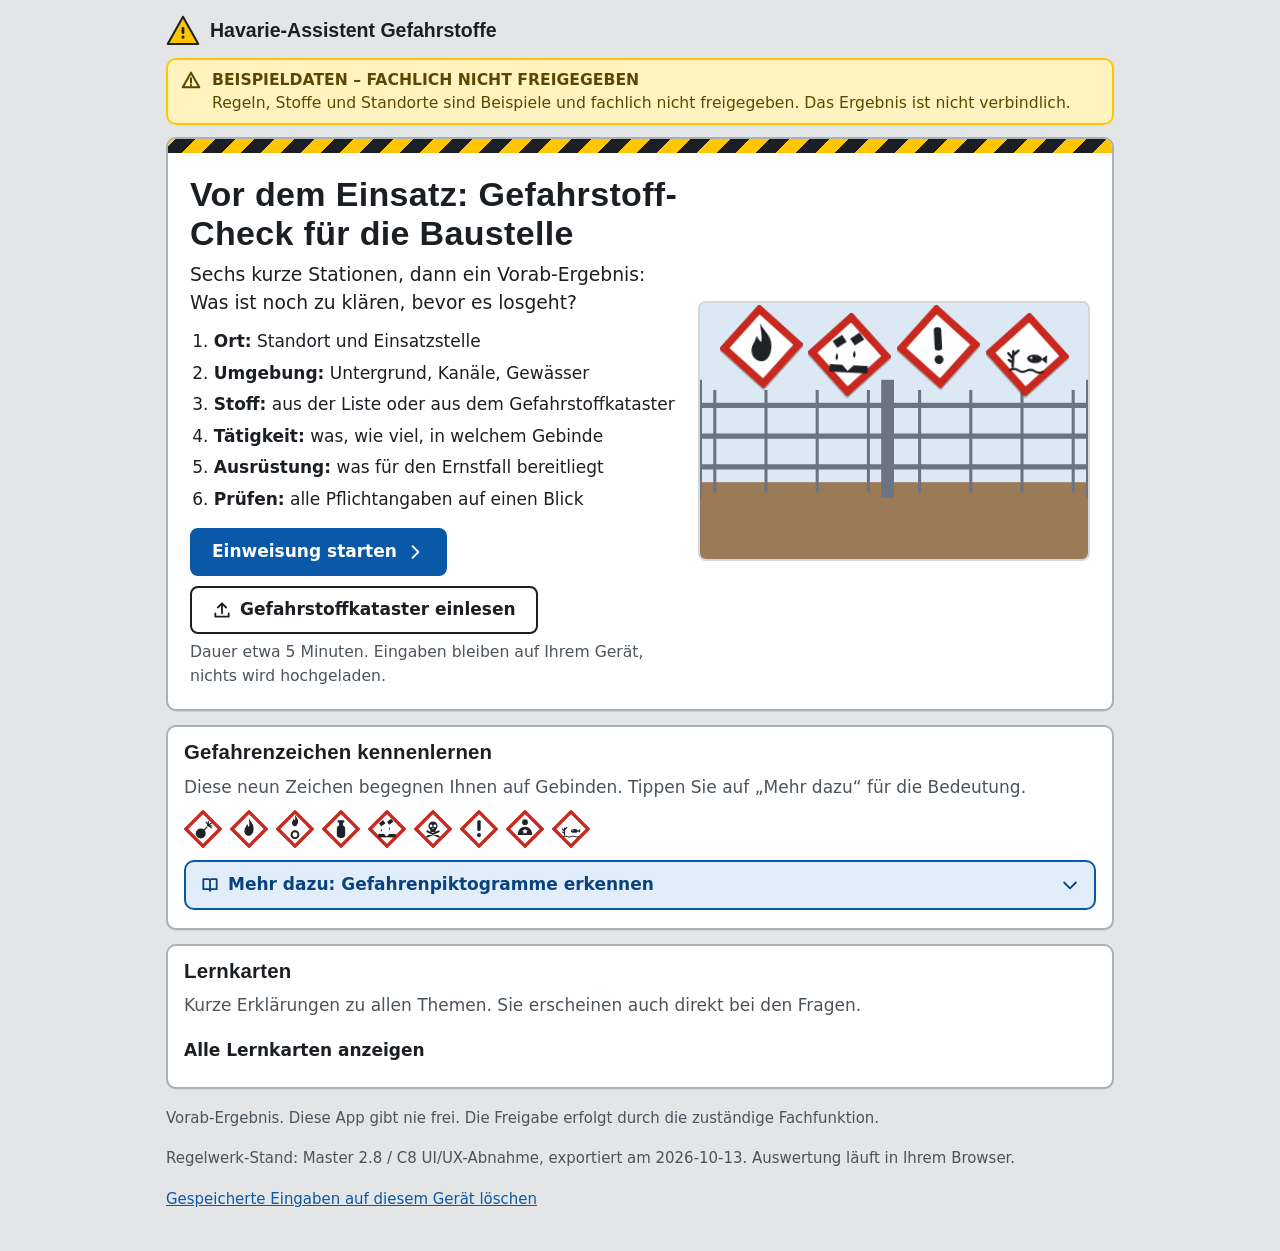
==== assistent-v2/index.html @ e8533550 "Stage verified Havarie Pages v2 static demo" ====
<!doctype html>
<html lang="de">
<head>
<meta charset="utf-8">
<meta name="viewport" content="width=device-width, initial-scale=1">
<title>Havarie-Assistent Gefahrstoffe</title>
<meta name="description" content="Gefahrstoff-Check vor dem Einsatz auf der Baustelle: Fragen beantworten, Vorab-Ergebnis erhalten. Beispieldaten, keine Freigabe.">
<meta name="robots" content="noindex">
<meta name="color-scheme" content="light dark">
<meta http-equiv="Content-Security-Policy" content="default-src 'none'; script-src 'self' file:; style-src 'self' file: 'unsafe-inline'; img-src 'self' file: data:; connect-src 'self' file:; base-uri 'none'; form-action 'none'">
<link rel="icon" href="data:image/svg+xml,%3Csvg xmlns='http://www.w3.org/2000/svg' viewBox='0 0 100 100'%3E%3Cpath d='M50 8L95 88H5Z' fill='%23FFC500' stroke='%231B1F23' stroke-width='6' stroke-linejoin='round'/%3E%3Crect x='46' y='38' width='8' height='21' rx='3' fill='%231B1F23'/%3E%3Ccircle cx='50' cy='68' r='4.6' fill='%231B1F23'/%3E%3C/svg%3E">
<link rel="stylesheet" href="assets/css/app.css">
</head>
<body>
<div id="app" class="app">
  <div id="chrome"></div>
  <main id="stage"><noscript><div class="noscript"><h2>JavaScript ist aus</h2><p>Der Havarie-Assistent läuft im Browser und braucht JavaScript. Bitte aktivieren Sie es und laden Sie die Seite neu.</p></div></noscript></main>
  <div id="live" class="vh" aria-live="polite"></div>
</div>
<script src="data/regelwerk.js"></script>
<script src="assets/js/icons.js"></script>
<script src="assets/js/engine.js"></script>
<script src="assets/js/content.js"></script>
<script src="assets/js/zip.js"></script>
<script src="assets/js/kataster.js"></script>
<script src="assets/js/ui.js"></script>
<script src="assets/js/app.js"></script>
<script src="assets/js/views-main.js"></script>
<script src="assets/js/views-stoff.js"></script>
<script src="assets/js/views-result.js"></script>
<script src="assets/js/boot.js"></script>
</body>
</html>
---- assistent-v2/assets/css/app.css ----
/* Havarie-Assistent Gefahrstoffe: Oberfläche als Baustellen-Einweisung.
   Farben folgen den Sicherheitsfarben (Warnung gelb, Verbot rot, Gebot blau, Rettung grün). Keine externen Dateien. */
:root {
  --concrete: #E3E5E7; --paper: #FFFFFF; --ink: #1B1F23; --ink-2: #4B535B; --line: #A9B0B7; --line-soft: #D3D7DB;
  --warn: #FFC500; --warn-bg: #FFF3BF; --warn-ink: #5C4700;
  --stop: #C8281E; --stop-bg: #FBE4E2; --stop-ink: #8E1B13;
  --info: #0A58A8; --info-bg: #E1EDF9; --info-ink: #08437F;
  --ok: #1B7F46; --ok-bg: #DDF1E4; --ok-ink: #14592F;
  --focus: #0A58A8; --shadow: 0 1px 0 rgba(27, 31, 35, .08);
  --font-head: Bahnschrift, "DIN Alternate", "Arial Narrow", "Roboto Condensed", "Helvetica Neue", Arial, sans-serif;
  --font-body: "Segoe UI", system-ui, -apple-system, "Helvetica Neue", Arial, sans-serif;
  --radius: 10px;
  color-scheme: light;
}
@media (prefers-color-scheme: dark) {
  :root:not([data-theme="light"]) {
    --concrete: #14171A; --paper: #1E2227; --ink: #ECEFF1; --ink-2: #AEB6BD; --line: #5A636B; --line-soft: #343B42;
    --warn-bg: #3A3000; --warn-ink: #FFD966; --stop: #E0463B; --stop-bg: #3C1512; --stop-ink: #FF9A91;
    --info: #3F8FE0; --info-bg: #10263F; --info-ink: #8EC2F7; --ok: #3DAA6B; --ok-bg: #11301F; --ok-ink: #7FD6A1;
    --focus: #7DB8F5; --shadow: none; color-scheme: dark;
  }
}
:root[data-theme="dark"] {
  --concrete: #14171A; --paper: #1E2227; --ink: #ECEFF1; --ink-2: #AEB6BD; --line: #5A636B; --line-soft: #343B42;
  --warn-bg: #3A3000; --warn-ink: #FFD966; --stop: #E0463B; --stop-bg: #3C1512; --stop-ink: #FF9A91;
  --info: #3F8FE0; --info-bg: #10263F; --info-ink: #8EC2F7; --ok: #3DAA6B; --ok-bg: #11301F; --ok-ink: #7FD6A1;
  --focus: #7DB8F5; --shadow: none; color-scheme: dark;
}

* { box-sizing: border-box; }
html { font-size: 17px; -webkit-text-size-adjust: 100%; }
body { margin: 0; background: var(--concrete); color: var(--ink); font: 1rem/1.5 var(--font-body); }
h1, h2, h3, h4 { font-family: var(--font-head); line-height: 1.15; margin: 0; letter-spacing: .01em; }
h1 { font-size: 2rem; } h2 { font-size: 1.6rem; } h3 { font-size: 1.2rem; } h4 { font-size: 1.05rem; }
p { margin: 0 0 .6rem; } ul, ol { margin: 0; padding-left: 1.2rem; }
button, input, select, textarea { font: inherit; color: inherit; }
a { color: var(--info); }
svg { display: block; }
.vh { position: absolute !important; width: 1px; height: 1px; margin: -1px; padding: 0; overflow: hidden; clip: rect(0 0 0 0); white-space: nowrap; border: 0; }
.muted { color: var(--ink-2); }
.small { font-size: .88rem; }
:focus-visible { outline: 3px solid var(--focus); outline-offset: 2px; }
[data-heading]:focus, [data-heading]:focus-visible { outline: none; }

.app { max-width: 980px; margin: 0 auto; padding: 0 16px 40px; }
.embed .app { padding-bottom: 16px; }

/* ---------- Kopf ---------- */
.top { display: flex; align-items: center; gap: 12px; padding: 14px 0 10px; }
.brand { display: flex; align-items: center; gap: 10px; font-family: var(--font-head); font-weight: 700; font-size: 1.15rem; margin-right: auto; }
.brand svg { width: 34px; height: 34px; }
.embed .brand { font-size: 1rem; } .embed .top { padding-top: 8px; }
.chip { display: inline-flex; align-items: center; gap: 6px; padding: 3px 10px; border-radius: 999px; font-size: .85rem; font-weight: 600; border: 2px solid var(--line); background: var(--paper); }
.chip svg { width: 16px; height: 16px; }
.chip--warn { background: var(--warn-bg); border-color: var(--warn); color: var(--warn-ink); }
.chip--stop { background: var(--stop-bg); border-color: var(--stop); color: var(--stop-ink); }
.chip--info { background: var(--info-bg); border-color: var(--info); color: var(--info-ink); }
.chip--ok { background: var(--ok-bg); border-color: var(--ok); color: var(--ok-ink); }
.banner { background: var(--warn-bg); border: 2px solid var(--warn); color: var(--warn-ink); border-radius: var(--radius); padding: 8px 12px; font-size: .92rem; margin-bottom: 12px; display: flex; gap: 10px; align-items: flex-start; }
.banner svg { width: 22px; height: 22px; flex: none; margin-top: 1px; }
.banner--stop { background: var(--stop-bg); border-color: var(--stop); color: var(--stop-ink); }

/* ---------- Laufkarte (Fortschritt) ---------- */
.route { background: var(--paper); border: 2px solid var(--line); border-radius: var(--radius); padding: 12px 14px 14px; margin-bottom: 14px; box-shadow: var(--shadow); }
.route__now { display: flex; align-items: baseline; justify-content: space-between; gap: 8px; margin-bottom: 8px; font-family: var(--font-head); font-weight: 700; }
.route__now span:last-child { font-family: var(--font-body); font-weight: 600; font-size: .9rem; color: var(--ink-2); }
.stripes { height: 14px; border-radius: 3px; background: var(--line-soft); overflow: hidden; border: 2px solid var(--ink); }
.stripes > i { display: block; height: 100%; background: repeating-linear-gradient(-45deg, #FFC500 0 10px, #1B1F23 10px 20px); transition: width .25s ease; }
.route__list { list-style: none; padding: 0; margin: 10px 0 0; display: none; grid-template-columns: repeat(6, 1fr); gap: 4px; counter-reset: st; }
.route__list li { display: contents; }
.route__btn { background: none; border: 0; padding: 4px 2px; cursor: pointer; text-align: center; font-size: .82rem; line-height: 1.2; color: var(--ink-2); border-radius: 6px; }
.route__btn b { display: grid; place-items: center; width: 28px; height: 28px; margin: 0 auto 3px; border-radius: 50%; border: 2px solid var(--line); background: var(--paper); font-family: var(--font-head); color: var(--ink); }
.route__btn[aria-current="step"] { color: var(--ink); font-weight: 700; }
.route__btn[aria-current="step"] b { background: var(--info); border-color: var(--info); color: #fff; }
.route__btn.is-done b { background: var(--ok); border-color: var(--ok); color: #fff; }
.route__btn:disabled { cursor: default; opacity: .6; }
@media (min-width: 620px) { .route__list { display: grid; } }

/* ---------- Tafeln (Stationen) ---------- */
.tafel { background: var(--paper); border: 2px solid var(--line); border-radius: var(--radius); box-shadow: var(--shadow); overflow: hidden; margin-bottom: 14px; }
.tafel__head { display: flex; gap: 14px; align-items: center; padding: 16px; border-bottom: 2px solid var(--line-soft); }
.tafel__head > svg { width: 54px; height: 54px; flex: none; }
.tafel__head h2 { margin-bottom: 4px; }
.tafel__head p { margin: 0; color: var(--ink-2); }
.tafel__body { padding: 8px 16px 16px; }

.q { border: 0; margin: 0; padding: 14px 0 6px; min-width: 0; }
.q + .q { border-top: 1px solid var(--line-soft); }
.q legend { padding: 0; float: left; width: 100%; font-family: var(--font-head); font-weight: 700; font-size: 1.2rem; line-height: 1.2; margin-bottom: 4px; }
.q__help { clear: both; color: var(--ink-2); margin-bottom: 10px; font-size: .95rem; }
.q__state { float: right; margin-left: 8px; }
.q.is-missing .q__err { display: block; }
.q__err { display: none; color: var(--stop-ink); font-weight: 600; margin: 8px 0 0; }
.q.is-missing { border-left: 5px solid var(--stop); padding-left: 12px; }

.choices { display: grid; gap: 10px; grid-template-columns: repeat(auto-fit, minmax(170px, 1fr)); clear: both; }
.choices--text { grid-template-columns: repeat(auto-fit, minmax(150px, 1fr)); }
.choice { position: relative; display: block; cursor: pointer; }
.choice input { position: absolute; opacity: 0; inset: 0; width: 100%; height: 100%; margin: 0; cursor: pointer; }
.choice__body { display: flex; flex-direction: column; height: 100%; border: 2px solid var(--line); border-radius: var(--radius); background: var(--paper); overflow: hidden; transition: border-color .12s, box-shadow .12s; }
.choice__body > svg:first-child { width: 100%; height: auto; aspect-ratio: 16 / 10; object-fit: cover; border-bottom: 2px solid var(--line-soft); }
.choice__text { padding: 10px 12px 12px; min-height: 60px; }
.choice__title { font-weight: 700; display: block; }
.choice__sub { display: block; font-size: .86rem; color: var(--ink-2); margin-top: 2px; }
.choice__check { position: absolute; top: 8px; right: 8px; width: 28px; height: 28px; border-radius: 50%; background: var(--info); color: #fff; display: none; place-items: center; box-shadow: 0 0 0 2px #fff; }
.choice__check svg { width: 18px; height: 18px; }
.choice:hover .choice__body { border-color: var(--ink-2); }
.choice input:checked + .choice__body { border-color: var(--info); box-shadow: 0 0 0 3px var(--info); }
.choice input:checked ~ .choice__check { display: grid; }
.choice input:focus-visible + .choice__body { outline: 3px solid var(--focus); outline-offset: 3px; }
.choice--unclear input:checked + .choice__body { border-color: var(--warn-ink); box-shadow: 0 0 0 3px var(--warn); }
.choice--unclear input:checked ~ .choice__check { background: var(--warn); color: #1B1F23; }
.choice--row .choice__body { flex-direction: row; align-items: center; }
.choice--row .choice__body > svg:first-child { width: 64px; flex: none; border: 0; padding: 6px; aspect-ratio: auto; }

.chips { display: flex; flex-wrap: wrap; gap: 8px; }
.chipbtn { position: relative; }
.chipbtn input { position: absolute; opacity: 0; inset: 0; width: 100%; height: 100%; margin: 0; cursor: pointer; }
.chipbtn span { display: inline-flex; align-items: center; gap: 6px; min-height: 44px; padding: 8px 14px; border: 2px solid var(--line); border-radius: 999px; background: var(--paper); font-weight: 600; }
.chipbtn input:checked + span { background: var(--info); border-color: var(--info); color: #fff; }
.chipbtn input:focus-visible + span { outline: 3px solid var(--focus); outline-offset: 2px; }

.field { display: grid; gap: 4px; margin-bottom: 10px; }
.field label { font-weight: 700; }
.field input[type="text"], .field input[type="number"], .field input[type="date"], .field select, .field textarea, .search {
  width: 100%; min-height: 48px; padding: 8px 12px; border: 2px solid var(--line); border-radius: 8px; background: var(--paper);
}
.field input:focus, .field select:focus, .search:focus { border-color: var(--info); outline: 3px solid color-mix(in srgb, var(--focus) 35%, transparent); outline-offset: 0; }
.row2 { display: grid; gap: 12px; grid-template-columns: repeat(auto-fit, minmax(210px, 1fr)); }

button.chipbtn--btn { min-height: 44px; padding: 8px 14px; border: 2px solid var(--line); border-radius: 999px; background: var(--paper); font-weight: 600; cursor: pointer; }
button.chipbtn--btn[aria-pressed="true"] { background: var(--info); border-color: var(--info); color: #fff; }
.choice__body { color: var(--ink); }

/* ---------- Buttons ---------- */
.btn { display: inline-flex; align-items: center; justify-content: center; gap: 8px; min-height: 48px; padding: 8px 20px; border-radius: 8px; border: 2px solid var(--ink); background: var(--paper); font-weight: 700; cursor: pointer; text-decoration: none; color: var(--ink); }
.btn svg { width: 20px; height: 20px; }
.btn:hover { background: var(--line-soft); }
.btn--primary { background: var(--info); border-color: var(--info); color: #fff; }
.btn--primary:hover { background: #084A8F; }
.btn--quiet { border-color: var(--line); font-weight: 600; }
.btn--danger { border-color: var(--stop); color: var(--stop-ink); }
.btn--sm { min-height: 40px; padding: 4px 14px; font-size: .92rem; }
.btn[disabled] { opacity: .5; cursor: not-allowed; }
.actions { display: flex; flex-wrap: wrap; gap: 10px; justify-content: space-between; align-items: center; margin-top: 4px; }
.actions__right { display: flex; gap: 10px; flex-wrap: wrap; margin-left: auto; }
.hint { color: var(--ink-2); font-size: .92rem; margin: 6px 0 0; }
.sticky .actions-bar { position: sticky; bottom: 0; background: var(--concrete); padding: 10px 0; border-top: 2px solid var(--line); margin-top: 10px; z-index: 5; }

/* ---------- Lernkarten (Mehr dazu) ---------- */
.learn { margin: 8px 0 4px; border: 2px solid var(--info); border-radius: var(--radius); background: var(--info-bg); clear: both; }
.learn > summary { cursor: pointer; padding: 10px 14px; font-weight: 700; color: var(--info-ink); list-style: none; display: flex; gap: 8px; align-items: center; min-height: 44px; }
.learn > summary::-webkit-details-marker { display: none; }
.learn > summary svg { width: 20px; height: 20px; flex: none; }
.learn > summary .chev { margin-left: auto; transition: transform .15s; }
.learn[open] > summary .chev { transform: rotate(180deg); }
.learn__body { padding: 4px 14px 14px; display: grid; gap: 10px; }
.learn__fig { display: flex; gap: 10px; align-items: center; flex-wrap: wrap; }
.learn__fig svg { width: 84px; height: 84px; }
.learn__fig svg.wide { width: min(100%, 300px); height: auto; border-radius: 8px; border: 2px solid var(--line-soft); }
.learn__fig svg.sm { width: 56px; height: 56px; }
.learn__lead { font-weight: 600; margin: 0; }
.learn ul { display: grid; gap: 4px; }
.learn__remember { border-left: 5px solid var(--warn); background: var(--paper); padding: 8px 12px; border-radius: 0 8px 8px 0; font-weight: 600; margin: 0; }
.learn__links { font-size: .92rem; margin: 0; padding-left: 1.1rem; }
.glist { list-style: none; padding: 0; display: grid; gap: 8px !important; }
.glist li { display: flex; gap: 10px; align-items: center; background: var(--paper); border-radius: 8px; padding: 6px 10px; }
.glist svg { width: 48px; height: 48px; flex: none; }
.glist b { display: block; }

/* ---------- Start ---------- */
.hero { background: var(--paper); border: 2px solid var(--line); border-radius: var(--radius); overflow: hidden; margin-bottom: 14px; box-shadow: var(--shadow); }
.hero__stripe { height: 14px; background: repeating-linear-gradient(-45deg, #FFC500 0 14px, #1B1F23 14px 28px); }
.hero__grid { display: grid; gap: 18px; padding: 18px 16px 18px; }
.hero__fence { position: relative; border-radius: 8px; overflow: hidden; min-height: 150px; border: 2px solid var(--line-soft); }
.hero__fence > svg { width: 100%; height: 100%; position: absolute; inset: 0; object-fit: cover; }
.hero__signs { position: relative; display: flex; gap: 6px; justify-content: center; align-items: flex-end; height: 100%; padding: 10px 6px 14px; flex-wrap: wrap; }
.hero__signs svg { width: 22%; min-width: 64px; max-width: 100px; filter: drop-shadow(0 2px 0 rgba(0, 0, 0, .25)); }
.hero__signs svg:nth-child(odd) { transform: translateY(-8px) rotate(-3deg); } .hero__signs svg:nth-child(even) { transform: rotate(3deg); }
.hero h1 { margin-bottom: 8px; }
.hero__lead { font-size: 1.1rem; max-width: 52ch; }
.steps { display: grid; gap: 6px; margin: 12px 0 16px; padding-left: 1.4rem; max-width: 52ch; }
.hero__cta { display: flex; gap: 10px; flex-wrap: wrap; }
@media (min-width: 760px) { .hero__grid { grid-template-columns: 1.25fr 1fr; align-items: center; padding: 22px 22px; } .hero__fence { min-height: 260px; } }

/* ---------- Stoffe ---------- */
.subst { display: grid; gap: 10px; }
.sub-card { position: relative; }
.sub-card input { position: absolute; opacity: 0; inset: 0; width: 100%; height: 100%; margin: 0; cursor: pointer; }
.sub-card__body { display: grid; grid-template-columns: 84px minmax(0, 1fr); gap: 6px 12px; padding: 10px 12px; border: 2px solid var(--line); border-radius: var(--radius); background: var(--paper); align-items: start; }
.sub-card input:checked + .sub-card__body { border-color: var(--info); box-shadow: 0 0 0 3px var(--info); }
.sub-card input:focus-visible + .sub-card__body { outline: 3px solid var(--focus); outline-offset: 3px; }
.signs { display: flex; gap: 4px; flex-wrap: wrap; align-content: flex-start; width: 84px; min-height: 42px; }
.q, .choice, .chipbtn, .equip, .sub-item, .imp-row { scroll-margin-bottom: 110px; scroll-margin-top: 12px; }
.signs svg { width: 38px; height: 38px; }
.signs .nosign { font-size: .78rem; color: var(--ink-2); line-height: 1.2; align-self: center; }
.sub-card__title { font-weight: 700; display: block; }
.badges { display: flex; flex-wrap: wrap; gap: 6px; margin-top: 4px; }
.sub-card__meta { font-size: .88rem; color: var(--ink-2); }
.sub-card__remove { position: relative; z-index: 2; }
.group-title { margin: 14px 0 6px; }
.panel { border: 2px dashed var(--line); border-radius: var(--radius); padding: 14px; margin: 12px 0; background: var(--paper); }
.panel--solid { border-style: solid; border-color: var(--info); }
.dropzone { border: 2px dashed var(--info); border-radius: var(--radius); background: var(--info-bg); padding: 18px; text-align: center; }
.dropzone.is-over { background: var(--paper); border-style: solid; }
.maptable { width: 100%; border-collapse: collapse; font-size: .92rem; }
.maptable th, .maptable td { text-align: left; padding: 6px 8px; border-bottom: 1px solid var(--line-soft); vertical-align: top; }
.maptable select { min-height: 40px; max-width: 100%; border: 2px solid var(--line); border-radius: 8px; background: var(--paper); padding: 4px 8px; }
.tablewrap { overflow-x: auto; max-width: 100%; }
.imp-list { display: grid; gap: 6px; max-height: 420px; overflow: auto; padding: 2px; }
.imp-row { display: grid; grid-template-columns: auto minmax(0, 1fr); overflow-wrap: anywhere; gap: 10px; align-items: center; padding: 8px 10px; border: 2px solid var(--line-soft); border-radius: 8px; background: var(--paper); }
.imp-row input[type="checkbox"] { width: 24px; height: 24px; accent-color: var(--info); }
.imp-row .signs { width: auto; min-height: 0; } .imp-row .signs svg { width: 28px; height: 28px; }

/* ---------- Ausrüstung ---------- */
.equip { border: 2px solid var(--line); border-radius: var(--radius); padding: 12px; margin-bottom: 10px; background: var(--paper); }
.equip__head { display: flex; gap: 12px; align-items: flex-start; margin-bottom: 8px; }
.equip__head > svg { width: 44px; height: 44px; flex: none; color: var(--ink); }
.equip__head b { font-size: 1.05rem; display: block; }
.equip.is-missing { border-color: var(--stop); }
.sub-q { margin-top: 10px; padding-top: 10px; border-top: 1px dashed var(--line-soft); }
.stepper { display: inline-flex; align-items: center; gap: 6px; }
.stepper button { width: 44px; height: 44px; border-radius: 8px; border: 2px solid var(--ink); background: var(--paper); font-size: 1.3rem; font-weight: 700; cursor: pointer; }
.stepper output { min-width: 2ch; text-align: center; font-weight: 700; font-size: 1.1rem; }

/* ---------- Prüfen & Ergebnis ---------- */
.checklist { list-style: none; padding: 0; display: grid; gap: 8px; }
.checklist li { display: flex; gap: 12px; align-items: center; padding: 10px 12px; border: 2px solid var(--line-soft); border-radius: 8px; background: var(--paper); }
.checklist li.ok { border-color: var(--ok); } .checklist li.open { border-color: var(--warn); background: var(--warn-bg); }
.tick { width: 28px; height: 28px; border-radius: 50%; display: grid; place-items: center; flex: none; background: var(--warn); color: #1B1F23; font-weight: 800; }
.ok .tick { background: var(--ok); color: #fff; } .tick svg { width: 18px; height: 18px; }
.checklist .btn { margin-left: auto; }
.summary { display: grid; gap: 6px 16px; grid-template-columns: max-content minmax(0, 1fr); margin: 0; }
.summary dt { color: var(--ink-2); } .summary dd { margin: 0; font-weight: 600; overflow-wrap: anywhere; }
@media (max-width: 520px) { .summary { grid-template-columns: 1fr; } .summary dd { margin-bottom: 6px; } }

.verdict { display: grid; grid-template-columns: auto minmax(0, 1fr); gap: 16px; align-items: center; padding: 16px; border-radius: var(--radius); border: 3px solid var(--ink); background: var(--paper); margin-bottom: 14px; }
.verdict > svg { width: 84px; height: 84px; }
.verdict h2 { font-size: 1.75rem; margin-bottom: 6px; }
.verdict p { margin: 0; }
.verdict--stop { border-color: var(--stop); background: var(--stop-bg); } .verdict--warn { border-color: var(--warn); background: var(--warn-bg); } .verdict--info { border-color: var(--info); background: var(--info-bg); }
.verdict__note { grid-column: 1 / -1; font-size: .92rem; border-top: 2px solid var(--line-soft); padding-top: 8px; margin-top: 2px; font-weight: 600; }
@media (max-width: 480px) { .verdict { grid-template-columns: 1fr; } .verdict > svg { width: 64px; height: 64px; } }

.card { background: var(--paper); border: 2px solid var(--line); border-radius: var(--radius); padding: 14px 16px; margin-bottom: 14px; box-shadow: var(--shadow); }
.card > h3 { margin-bottom: 10px; }
.todo { list-style: none; padding: 0; display: grid; grid-template-columns: minmax(0, 1fr); gap: 8px; }
.todo li { display: grid; grid-template-columns: auto minmax(0, 1fr) auto; overflow-wrap: anywhere; gap: 10px; align-items: center; padding: 10px 12px; border-radius: 8px; border: 2px solid var(--line-soft); background: var(--paper); }
.todo li.is-block { border-color: var(--stop); background: var(--stop-bg); }
.todo li.is-warn { border-color: var(--warn); background: var(--warn-bg); }
.todo .sign { width: 34px; height: 34px; }
.todo b { display: block; }
.ordered { padding-left: 1.4rem; display: grid; gap: 6px; }
.measure { border: 2px solid var(--line-soft); border-radius: 8px; padding: 10px 12px; margin-bottom: 8px; background: var(--paper); }
.measure h4 { margin-bottom: 4px; }
.measure dl { display: grid; grid-template-columns: max-content minmax(0, 1fr); overflow-wrap: anywhere; gap: 2px 12px; margin: 6px 0 0; font-size: .92rem; }
.measure dt { color: var(--ink-2); } .measure dd { margin: 0; }
.measure--no { border-style: dashed; }
.reasons { margin: 6px 0 0; font-size: .92rem; color: var(--ink-2); }
details.more > summary { cursor: pointer; font-weight: 700; min-height: 44px; display: flex; align-items: center; }
.footer { margin-top: 18px; font-size: .88rem; color: var(--ink-2); display: grid; gap: 8px; }
.footer__links { display: flex; gap: 14px; flex-wrap: wrap; }
.footer button { background: none; border: 0; padding: 0; text-decoration: underline; cursor: pointer; color: var(--info); font-size: inherit; }
.toast { position: fixed; left: 50%; bottom: 20px; transform: translateX(-50%); background: var(--ink); color: var(--paper); padding: 10px 16px; border-radius: 8px; font-weight: 600; z-index: 50; max-width: 90vw; }
.embed .toast { position: absolute; top: 12px; bottom: auto; }
.noscript { padding: 24px; max-width: 640px; margin: 40px auto; background: var(--paper); border: 3px solid var(--stop); border-radius: var(--radius); }

@media (prefers-reduced-motion: reduce) { * { transition: none !important; animation: none !important; } }
@media (forced-colors: active) { .choice input:checked + .choice__body, .sub-card input:checked + .sub-card__body { outline: 4px solid Highlight; } }

/* ---------- Druck ---------- */
@media print {
  :root, :root[data-theme="dark"] { --concrete: #fff; --paper: #fff; --ink: #000; --ink-2: #333; --line: #888; --line-soft: #bbb; }
  body { background: #fff; font-size: 11pt; }
  .route, .actions, .actions-bar, .footer button, .btn, .toast, .no-print, .learn > summary .chev { display: none !important; }
  .app { max-width: none; padding: 0; }
  .card, .verdict, .measure { break-inside: avoid; box-shadow: none; }
  .learn { display: none; }
  a { color: inherit; text-decoration: none; }
}
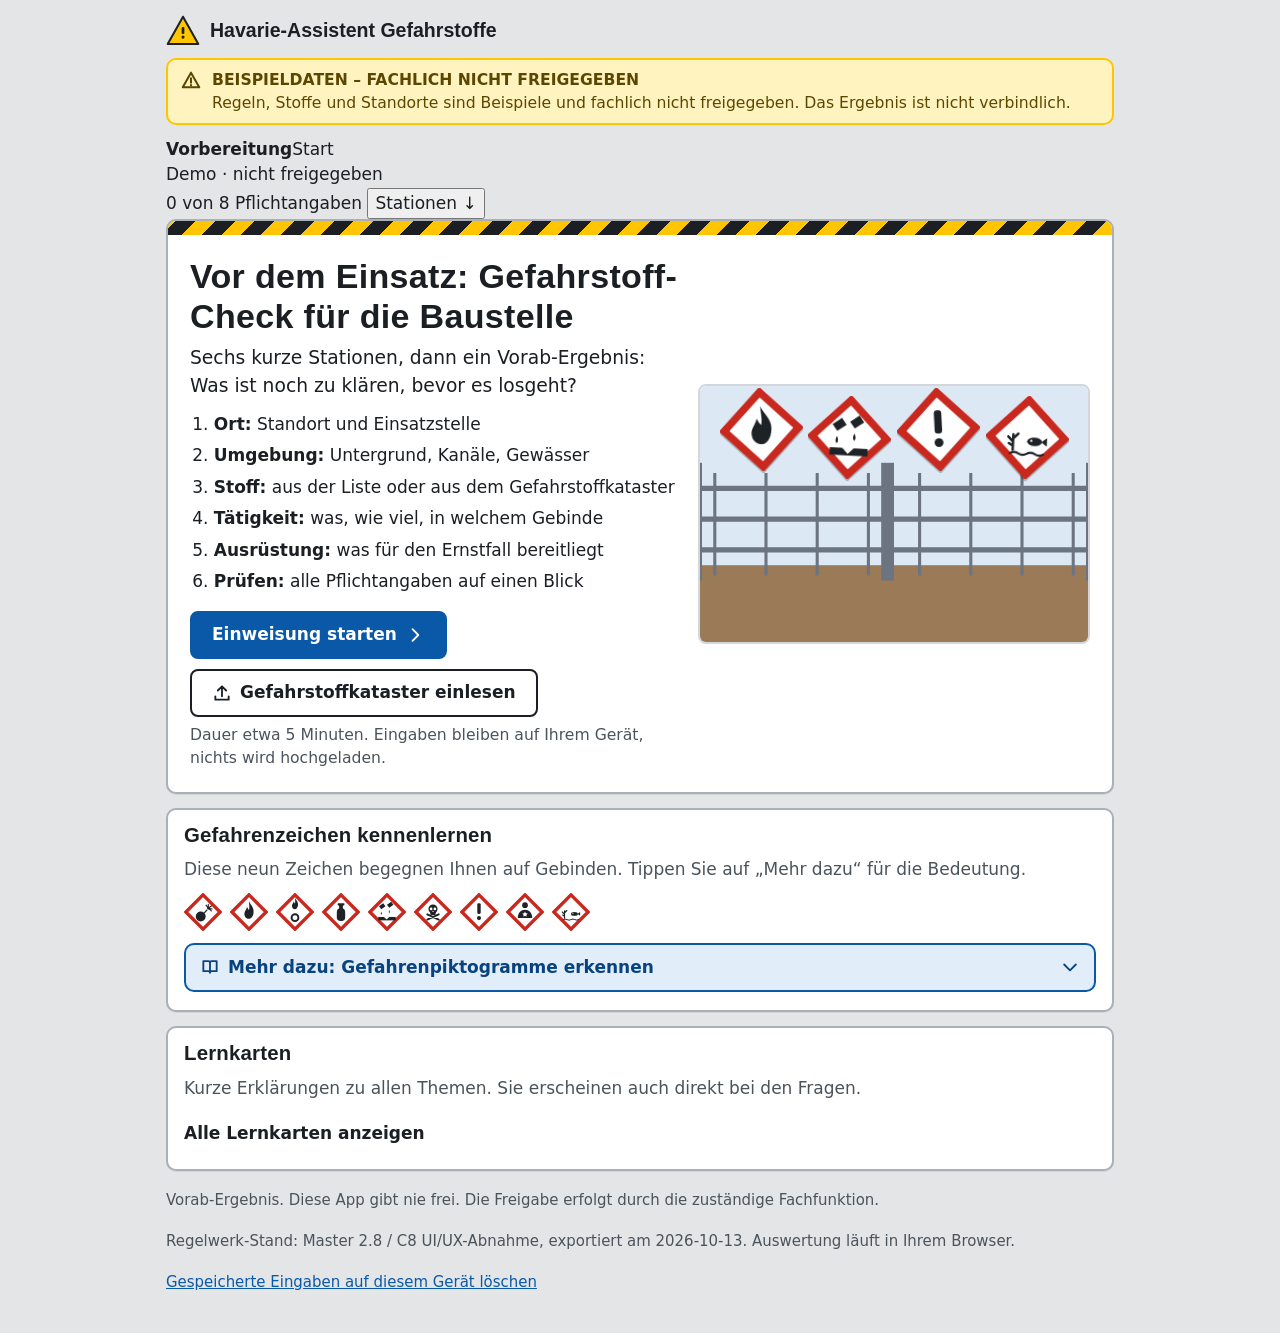
==== commit 708df500: "Mount persistent status dock between header and content" ====
--- a/assistent-v2/index.html
+++ b/assistent-v2/index.html
@@ -14,6 +14,7 @@
 <body>
 <div id="app" class="app">
   <div id="chrome"></div>
+  <div id="status-dock" class="status-dock" role="region" aria-label="Ständiger Status und Stationsnavigation"></div>
   <main id="stage"><noscript><div class="noscript"><h2>JavaScript ist aus</h2><p>Der Havarie-Assistent läuft im Browser und braucht JavaScript. Bitte aktivieren Sie es und laden Sie die Seite neu.</p></div></noscript></main>
   <div id="live" class="vh" aria-live="polite"></div>
 </div>
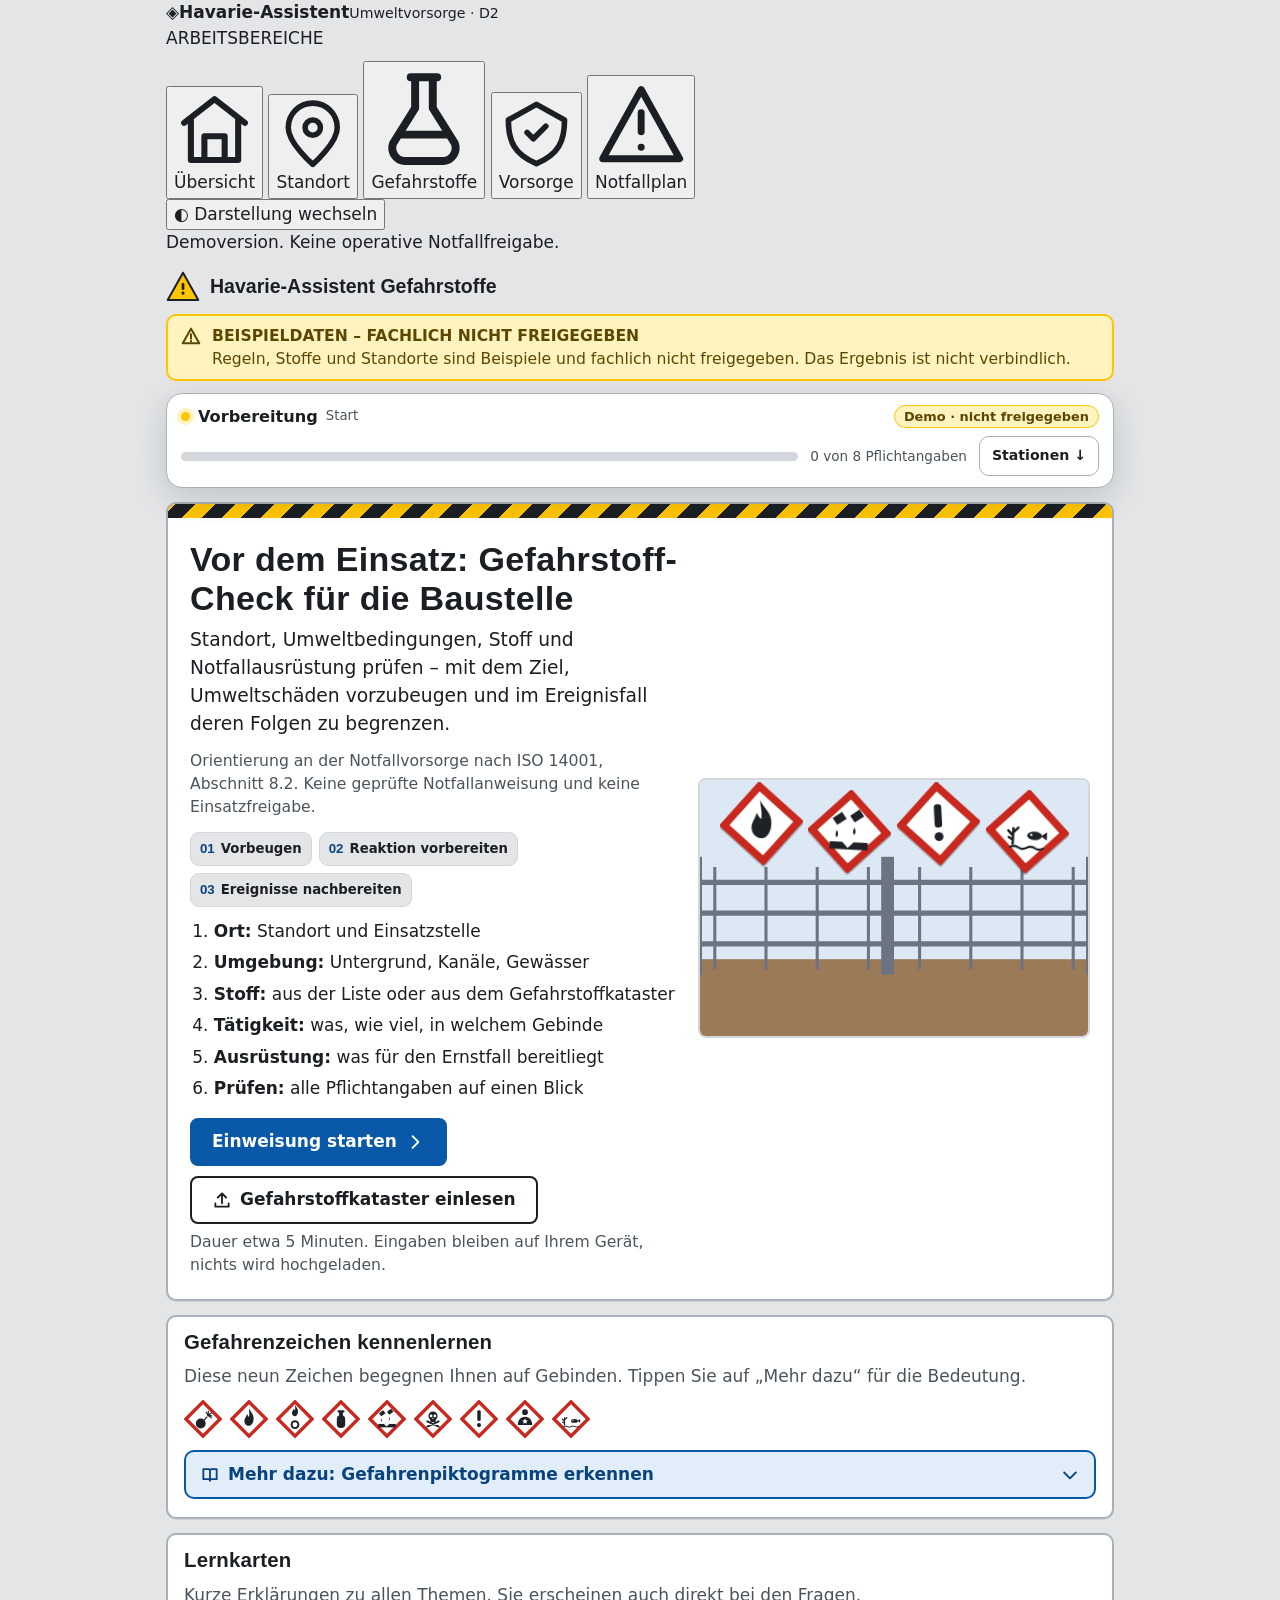
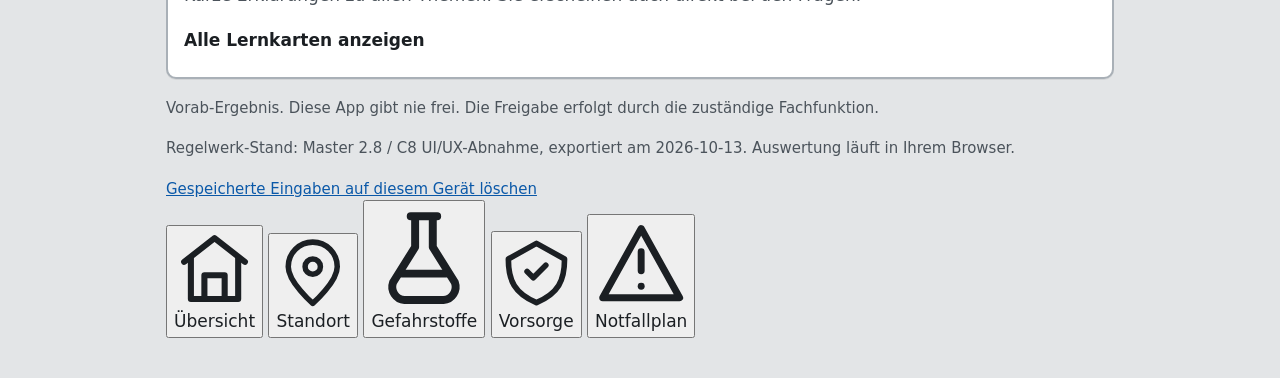
==== commit 6531e30f: "Add five-area industrial navigation and modular UI assets" ====
--- a/assistent-v2/index.html
+++ b/assistent-v2/index.html
@@ -10,13 +10,38 @@
 <meta http-equiv="Content-Security-Policy" content="default-src 'none'; script-src 'self' file:; style-src 'self' file: 'unsafe-inline'; img-src 'self' file: data:; connect-src 'self' file:; base-uri 'none'; form-action 'none'">
 <link rel="icon" href="data:image/svg+xml,%3Csvg xmlns='http://www.w3.org/2000/svg' viewBox='0 0 100 100'%3E%3Cpath d='M50 8L95 88H5Z' fill='%23FFC500' stroke='%231B1F23' stroke-width='6' stroke-linejoin='round'/%3E%3Crect x='46' y='38' width='8' height='21' rx='3' fill='%231B1F23'/%3E%3Ccircle cx='50' cy='68' r='4.6' fill='%231B1F23'/%3E%3C/svg%3E">
 <link rel="stylesheet" href="assets/css/app.css">
+<link rel="stylesheet" href="assets/css/industrial.css">
 </head>
 <body>
 <div id="app" class="app">
-  <div id="chrome"></div>
-  <div id="status-dock" class="status-dock" role="region" aria-label="Ständiger Status und Stationsnavigation"></div>
-  <main id="stage"><noscript><div class="noscript"><h2>JavaScript ist aus</h2><p>Der Havarie-Assistent läuft im Browser und braucht JavaScript. Bitte aktivieren Sie es und laden Sie die Seite neu.</p></div></noscript></main>
+  <aside class="industrial-sidebar" aria-label="Hauptnavigation">
+    <div class="industrial-logo"><span class="industrial-logo__mark">◈</span><span><strong>Havarie-Assistent</strong><small>Umweltvorsorge · D2</small></span></div>
+    <p class="industrial-nav-caption">ARBEITSBEREICHE</p>
+    <nav class="industrial-side-nav" aria-label="Hauptbereiche">
+      <button type="button" class="industrial-nav-item" data-act="go" data-to="start" aria-label="Übersicht"><svg aria-hidden="true" viewBox="0 0 24 24" fill="none" stroke="currentColor" stroke-linecap="round" stroke-linejoin="round" stroke-width="1.8"><path d="m3 10 9-7 9 7"/><path d="M5 9v12h14V9"/><path d="M9 21v-7h6v7"/></svg><span>Übersicht</span></button>
+<button type="button" class="industrial-nav-item" data-act="go" data-to="ort" aria-label="Standort"><svg aria-hidden="true" viewBox="0 0 24 24" fill="none" stroke="currentColor" stroke-linecap="round" stroke-linejoin="round" stroke-width="1.8"><path d="M20 10c0 5-8 12-8 12S4 15 4 10a8 8 0 1 1 16 0Z"/><circle cx="12" cy="10" r="2.5"/></svg><span>Standort</span></button>
+<button type="button" class="industrial-nav-item" data-act="go" data-to="stoff" aria-label="Gefahrstoffe"><svg aria-hidden="true" viewBox="0 0 24 24" fill="none" stroke="currentColor" stroke-linecap="round" stroke-linejoin="round" stroke-width="1.8"><path d="M9 3h6M10 3v7l-5 8a3 3 0 0 0 2.6 4h8.8a3 3 0 0 0 2.6-4l-5-8V3"/><path d="M7 16h10"/></svg><span>Gefahrstoffe</span></button>
+<button type="button" class="industrial-nav-item" data-act="go" data-to="ausruestung" aria-label="Vorsorge"><svg aria-hidden="true" viewBox="0 0 24 24" fill="none" stroke="currentColor" stroke-linecap="round" stroke-linejoin="round" stroke-width="1.8"><path d="M12 22c7-3 9-7 9-14l-9-5-9 5c0 7 2 11 9 14Z"/><path d="m9 12 2 2 4-4"/></svg><span>Vorsorge</span></button>
+<button type="button" class="industrial-nav-item" data-act="go" data-to="notfall" aria-label="Notfallplan"><svg aria-hidden="true" viewBox="0 0 24 24" fill="none" stroke="currentColor" stroke-linecap="round" stroke-linejoin="round" stroke-width="1.8"><path d="m12 3 10 18H2L12 3Z"/><path d="M12 9v5"/><path d="M12 18h.01"/></svg><span>Notfallplan</span></button>
+    </nav>
+    <div class="industrial-side-bottom">
+      <button type="button" class="industrial-theme" data-act="theme-toggle" aria-label="Darstellung zwischen Hell und Dunkel wechseln">◐ <span>Darstellung wechseln</span></button>
+      <div class="industrial-side-note">Demoversion. Keine operative Notfallfreigabe.</div>
+    </div>
+  </aside>
+  <div class="industrial-workspace">
+    <div id="chrome"></div>
+    <div id="status-dock" class="status-dock" role="region" aria-label="Ständiger Status und Stationsnavigation"></div>
+    <main id="stage"><noscript><div class="noscript"><h2>JavaScript ist aus</h2><p>Der Havarie-Assistent läuft im Browser und braucht JavaScript. Bitte aktivieren Sie es und laden Sie die Seite neu.</p></div></noscript></main>
   <div id="live" class="vh" aria-live="polite"></div>
+  </div>
+  <nav class="industrial-bottom-nav" aria-label="Mobile Hauptnavigation">
+    <button type="button" class="industrial-bottom-item" data-act="go" data-to="start" aria-label="Übersicht"><svg aria-hidden="true" viewBox="0 0 24 24" fill="none" stroke="currentColor" stroke-linecap="round" stroke-linejoin="round" stroke-width="1.8"><path d="m3 10 9-7 9 7"/><path d="M5 9v12h14V9"/><path d="M9 21v-7h6v7"/></svg><span>Übersicht</span></button>
+<button type="button" class="industrial-bottom-item" data-act="go" data-to="ort" aria-label="Standort"><svg aria-hidden="true" viewBox="0 0 24 24" fill="none" stroke="currentColor" stroke-linecap="round" stroke-linejoin="round" stroke-width="1.8"><path d="M20 10c0 5-8 12-8 12S4 15 4 10a8 8 0 1 1 16 0Z"/><circle cx="12" cy="10" r="2.5"/></svg><span>Standort</span></button>
+<button type="button" class="industrial-bottom-item" data-act="go" data-to="stoff" aria-label="Gefahrstoffe"><svg aria-hidden="true" viewBox="0 0 24 24" fill="none" stroke="currentColor" stroke-linecap="round" stroke-linejoin="round" stroke-width="1.8"><path d="M9 3h6M10 3v7l-5 8a3 3 0 0 0 2.6 4h8.8a3 3 0 0 0 2.6-4l-5-8V3"/><path d="M7 16h10"/></svg><span>Gefahrstoffe</span></button>
+<button type="button" class="industrial-bottom-item" data-act="go" data-to="ausruestung" aria-label="Vorsorge"><svg aria-hidden="true" viewBox="0 0 24 24" fill="none" stroke="currentColor" stroke-linecap="round" stroke-linejoin="round" stroke-width="1.8"><path d="M12 22c7-3 9-7 9-14l-9-5-9 5c0 7 2 11 9 14Z"/><path d="m9 12 2 2 4-4"/></svg><span>Vorsorge</span></button>
+<button type="button" class="industrial-bottom-item" data-act="go" data-to="notfall" aria-label="Notfallplan"><svg aria-hidden="true" viewBox="0 0 24 24" fill="none" stroke="currentColor" stroke-linecap="round" stroke-linejoin="round" stroke-width="1.8"><path d="m12 3 10 18H2L12 3Z"/><path d="M12 9v5"/><path d="M12 18h.01"/></svg><span>Notfallplan</span></button>
+  </nav>
 </div>
 <script src="data/regelwerk.js"></script>
 <script src="assets/js/icons.js"></script>
@@ -29,6 +54,7 @@
 <script src="assets/js/views-main.js"></script>
 <script src="assets/js/views-stoff.js"></script>
 <script src="assets/js/views-result.js"></script>
+<script src="assets/js/industrial.js"></script>
 <script src="assets/js/boot.js"></script>
 </body>
 </html>
--- a/assistent-v2/assets/css/app.css
+++ b/assistent-v2/assets/css/app.css
@@ -44,6 +44,69 @@
 
 .app { max-width: 980px; margin: 0 auto; padding: 0 16px 40px; }
 .embed .app { padding-bottom: 16px; }
+
+/* ---------- Persistente Statusleiste ---------- */
+.status-dock {
+  position: sticky;
+  top: max(6px, env(safe-area-inset-top));
+  z-index: 40;
+  isolation: isolate;
+  margin: 6px 0 14px;
+  padding: 11px 14px;
+  border: 1px solid var(--line);
+  border-radius: 16px;
+  background: var(--paper);
+  box-shadow: 0 10px 32px rgba(11, 30, 45, .16);
+  transition: padding .16s ease, border-radius .16s ease, box-shadow .16s ease;
+}
+.status-dock.is-compact { padding: 6px 11px; border-radius: 12px; box-shadow: 0 7px 20px rgba(11, 30, 45, .2); }
+.dock__top, .dock__bottom { display: flex; gap: 10px; align-items: center; justify-content: space-between; min-width: 0; }
+.dock__top { margin-bottom: 8px; }
+.dock__identity { display: flex; flex: 1; align-items: center; gap: 8px; min-width: 0; }
+.dock__identity strong { font-size: .95rem; overflow-wrap: anywhere; line-height: 1.2; }
+.dock__dot { display: inline-block; flex: 0 0 9px; height: 9px; border-radius: 100%; background: var(--warn); box-shadow: 0 0 0 4px var(--warn-bg); }
+.dock__step { color: var(--ink-2); font-size: .78rem; white-space: nowrap; }
+.dock__safety { flex: none; color: var(--warn-ink); background: var(--warn-bg); border: 1px solid var(--warn); border-radius: 99px; padding: 3px 9px; font-size: .76rem; font-weight: 750; line-height: 1.2; }
+.dock__bottom { gap: 12px; }
+.dock__progress { flex: 1 1 auto; min-width: 38px; height: 9px; border-radius: 99px; overflow: hidden; background: var(--line-soft); }
+.dock__progress span { display: block; height: 100%; min-width: 0; border-radius: inherit; background: var(--info); transition: width .2s ease; }
+.dock__count { flex: none; color: var(--ink-2); font-size: .8rem; }
+.dock__toggle { flex: none; min-height: 40px; padding: 6px 12px; border: 1px solid var(--line); background: var(--paper); border-radius: 10px; font-size: .83rem; font-weight: 700; cursor: pointer; }
+.dock__toggle:hover { background: var(--info-bg); }
+.dock__navigation { display: grid; grid-template-columns: repeat(3,minmax(0,1fr)); gap: 7px; margin-top: 11px; padding-top: 11px; border-top: 1px solid var(--line-soft); }
+.dock__navigation[hidden] { display: none; }
+.dock__link { display: flex; align-items: center; gap: 7px; text-align: left; min-width: 0; min-height: 42px; border: 1px solid var(--line); border-radius: 10px; background: var(--paper); padding: 7px 9px; cursor: pointer; font-size: .83rem; font-weight: 650; overflow-wrap: anywhere; }
+.dock__link span { width: 23px; height: 23px; flex: 0 0 23px; border-radius: 50%; background: var(--line-soft); display: grid; place-items: center; font-size: .74rem; }
+.dock__link span svg { width: 15px; height: 15px; }
+.dock__link.is-done span { background: var(--ok-bg); color: var(--ok-ink); }
+.dock__link[aria-current="step"] { border-color: var(--info); background: var(--info-bg); color: var(--info-ink); }
+.dock__link--result { grid-column: auto; }
+.status-dock.is-compact .dock__top { margin-bottom: 4px; }
+.status-dock.is-compact .dock__step { display: none; }
+.status-dock.is-compact .dock__progress { height: 5px; }
+.status-dock.is-compact .dock__toggle { min-height: 34px; }
+.embed .status-dock { top: max(3px, env(safe-area-inset-top)); }
+@media(max-width:640px) {
+  .status-dock { padding: 9px 11px; margin: 4px 0 10px; }
+  .dock__safety { font-size: .7rem; padding: 3px 6px; }
+  .dock__step { display: none; }
+  .dock__count { display: none; }
+  .dock__navigation { grid-template-columns: repeat(2,minmax(0,1fr)); }
+  .dock__link { font-size: .79rem; padding: 7px; }
+}
+@media(max-width:360px) {
+  .dock__identity strong { font-size: .82rem; }
+  .dock__safety { font-size: .63rem; }
+  .dock__toggle { padding: 6px 8px; }
+}
+/* Prevent narrow cards and long labels from overflowing their frames. */
+#stage, .tafel, .tafel__body, .card, .q, .choice, .choice__body,
+.choice__text, .sub-card, .sub-card__body, .equip, .summary, .banner {
+  min-width: 0;
+  overflow-wrap: anywhere;
+}
+#stage .q, #stage [data-heading] { scroll-margin-top: 130px; }
+@media(max-width:640px) { #stage .q, #stage [data-heading] { scroll-margin-top: 110px; } }
 
 /* ---------- Kopf ---------- */
 .top { display: flex; align-items: center; gap: 12px; padding: 14px 0 10px; }
@@ -180,6 +243,9 @@
 .hero h1 { margin-bottom: 8px; }
 .hero__lead { font-size: 1.1rem; max-width: 52ch; }
 .steps { display: grid; gap: 6px; margin: 12px 0 16px; padding-left: 1.4rem; max-width: 52ch; }
+.process-phases { display: flex; flex-wrap: wrap; align-items: center; gap: 7px; margin: 13px 0 8px; }
+.process-phases span { display: inline-flex; align-items: center; gap: 6px; min-height: 34px; padding: 6px 9px; border: 1px solid var(--line-soft); background: var(--concrete); border-radius: 9px; font-size: .78rem; font-weight: 650; line-height: 1.2; overflow-wrap: anywhere; }
+.process-phases b { color: var(--info-ink); font-family: var(--font-head); }
 .hero__cta { display: flex; gap: 10px; flex-wrap: wrap; }
 @media (min-width: 760px) { .hero__grid { grid-template-columns: 1.25fr 1fr; align-items: center; padding: 22px 22px; } .hero__fence { min-height: 260px; } }
 
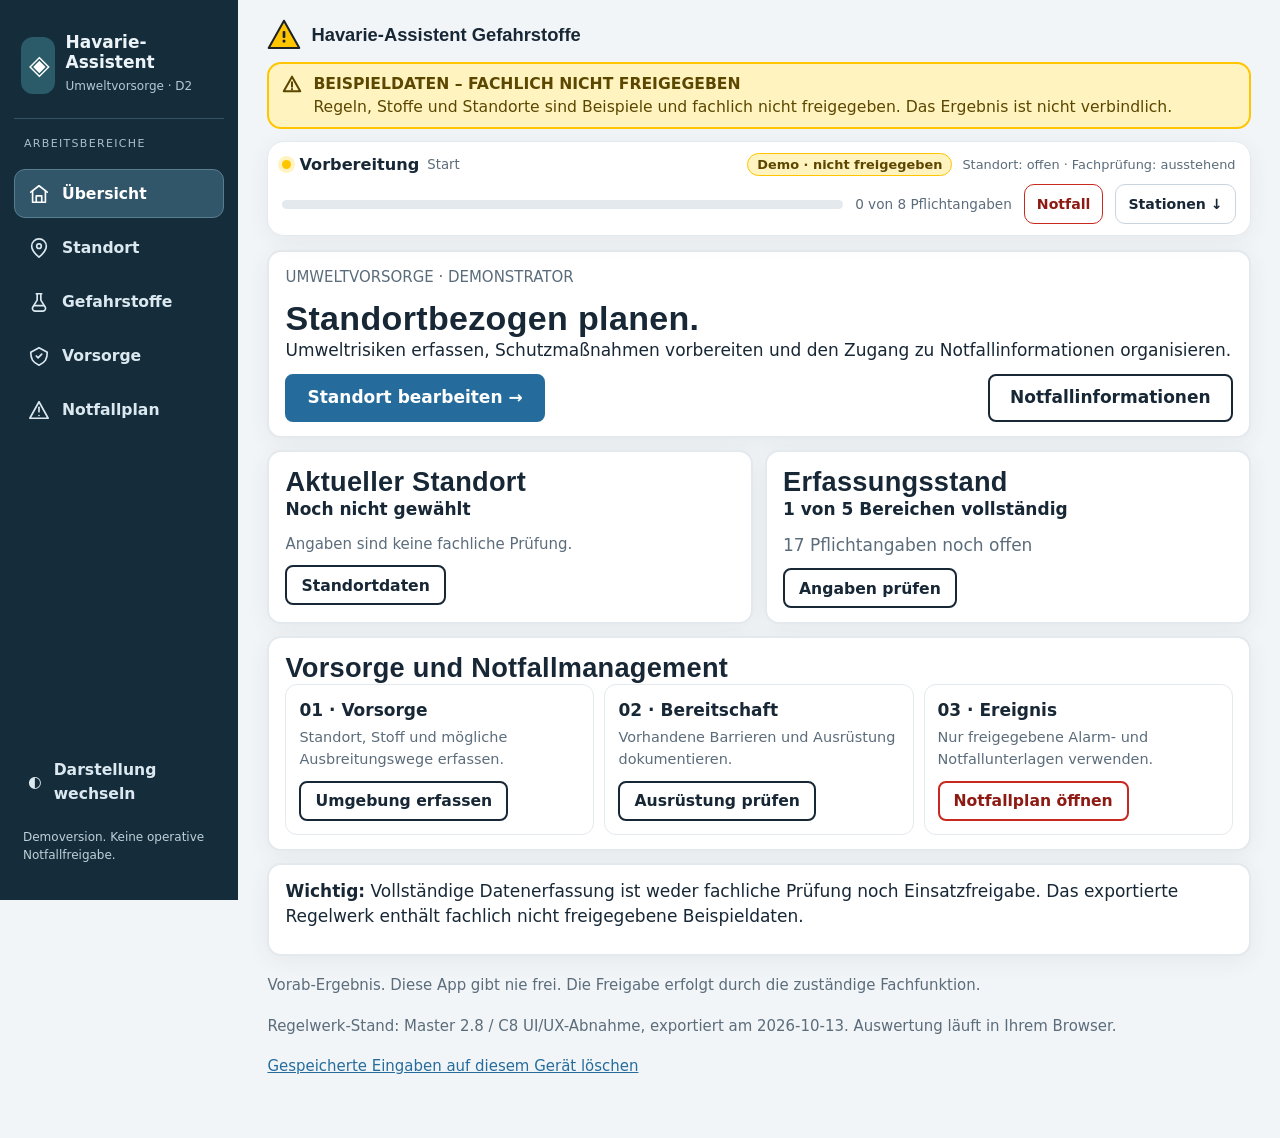
==== commit bec0e709: "Load dedicated unit-layout and print report stylesheet" ====
--- a/assistent-v2/index.html
+++ b/assistent-v2/index.html
@@ -11,6 +11,7 @@
 <link rel="icon" href="data:image/svg+xml,%3Csvg xmlns='http://www.w3.org/2000/svg' viewBox='0 0 100 100'%3E%3Cpath d='M50 8L95 88H5Z' fill='%23FFC500' stroke='%231B1F23' stroke-width='6' stroke-linejoin='round'/%3E%3Crect x='46' y='38' width='8' height='21' rx='3' fill='%231B1F23'/%3E%3Ccircle cx='50' cy='68' r='4.6' fill='%231B1F23'/%3E%3C/svg%3E">
 <link rel="stylesheet" href="assets/css/app.css">
 <link rel="stylesheet" href="assets/css/industrial.css">
+<link rel="stylesheet" href="assets/css/report.css">
 </head>
 <body>
 <div id="app" class="app">
--- a/assistent-v2/assets/css/industrial.css
+++ b/assistent-v2/assets/css/industrial.css
@@ -0,0 +1,53 @@
+/* Modern Industrial UI – presentation only, no rule engine modifications */
+:root {--concrete:#f2f5f7;--paper:#fff;--ink:#172735;--ink-2:#5b6c7b;--line:#c9d4dd;--line-soft:#e4e9ee;--info:#256c9c;--info-bg:#edf5fa;--info-ink:#174d70;--radius:14px;--industrial-side:238px}
+:root[data-theme="dark"] {--concrete:#151c23;--paper:#202c36;--ink:#f1f5f8;--ink-2:#b0c0cd;--line:#506271;--line-soft:#394954;--info:#8abce1;--info-bg:#253e50;--info-ink:#c0e3f9}
+*{min-width:0}
+body{background:var(--concrete)}
+.app{max-width:1600px;padding:0;display:grid;grid-template-columns:var(--industrial-side) minmax(0,1fr);align-items:start}
+.industrial-workspace{min-width:0;padding:0 clamp(12px,2.3vw,34px) 60px}
+.industrial-sidebar{position:sticky;top:0;height:100dvh;background:#152d3b;color:#ecf4f8;padding:24px 14px;display:flex;flex-direction:column;gap:17px}
+.industrial-logo{display:flex;align-items:center;gap:10px;padding:9px 7px 20px;border-bottom:1px solid #365365}
+.industrial-logo__mark{background:#2b5a68;color:#fff;border-radius:12px;padding:8px;font-size:27px}
+.industrial-logo strong{display:block;line-height:1.15;overflow-wrap:anywhere}.industrial-logo small{color:#b3c9d4;font-size:12px}
+.industrial-nav-caption{font-size:11px;color:#a9c0cb;letter-spacing:.12em;margin:0 10px}
+.industrial-side-nav{display:grid;gap:5px}
+.industrial-nav-item,.industrial-theme{width:100%;display:flex;align-items:center;gap:12px;min-height:49px;padding:10px 13px;border:1px solid transparent;border-radius:11px;background:transparent;color:#dbe8ef;cursor:pointer;text-align:left;font-size:.92rem;font-weight:650}
+.industrial-nav-item svg{width:22px;height:22px;flex:none}
+.industrial-nav-item[aria-current=page]{background:#31566a;border-color:#587d8f;color:#fff}
+.industrial-nav-item:hover,.industrial-theme:hover{background:#25485c}
+.industrial-side-bottom{margin-top:auto}.industrial-side-note{font-size:12px;color:#bfd0d8;margin:12px 9px}
+.industrial-bottom-nav{display:none}
+.status-dock{top:8px;box-shadow:0 12px 26px #162e3c1d;border-color:var(--line-soft);border-radius:17px}
+.top{padding-top:18px}.brand{font-size:1.08rem}
+.tafel,.card,.hero,.status-dock,.verdict{box-shadow:0 5px 22px #213d5210;border-color:var(--line-soft)}
+.tafel__body{padding:10px clamp(12px,2vw,24px) 22px}
+.q{padding:18px 0 14px}
+.choice__body,.sub-card__body,.equip{border-color:var(--line-soft)}
+.choice__body{border-radius:12px}
+.choice__body>svg:first-child{max-height:160px}
+.choice__text{height:auto;min-height:52px}
+.choice__title,.choice__sub,.tafel__head p,.banner,.hint,.dock__identity strong{overflow-wrap:anywhere;word-break:normal}
+input,select,textarea,button{max-width:100%}
+.industrial-phases{display:grid;grid-template-columns:repeat(3,minmax(0,1fr));gap:10px}
+.industrial-phase{border:1px solid var(--line-soft);padding:13px;border-radius:12px;background:var(--paper)}
+.industrial-phase strong{display:block;font-size:1rem;margin-bottom:4px}
+.industrial-phase p{font-size:.85rem;color:var(--ink-2)}
+.industrial-overview{display:grid;grid-template-columns:repeat(2,minmax(0,1fr));gap:12px}
+.industrial-overview .card{margin:0}
+.industrial-overview .wide{grid-column:1/-1}
+.industrial-emergency{border:2px solid var(--stop);border-radius:16px;padding:16px;background:var(--paper);margin-bottom:14px}
+.industrial-emergency h2{margin-bottom:10px}
+.industrial-emergency .emergency-tag{display:inline-flex;background:var(--stop-bg);color:var(--stop-ink);border-radius:30px;padding:5px 10px;font-weight:700;margin-bottom:10px}
+.industrial-emergency .not-verified{padding:14px;background:var(--warn-bg);border-radius:11px;margin:12px 0;overflow-wrap:anywhere}
+.industrial-emergency dl{display:grid;grid-template-columns:160px minmax(0,1fr);gap:10px}
+.industrial-emergency dt{color:var(--ink-2);font-weight:700}
+.industrial-emergency dd{margin:0;overflow-wrap:anywhere}
+.industrial-quick-emergency{border-color:var(--stop)!important;color:var(--stop-ink)!important;font-weight:750}
+.industrial-status-detail{font-size:.76rem;color:var(--ink-2);overflow-wrap:anywhere}
+.industrial-search{width:100%;min-height:50px}
+#stage .q,#stage [data-heading]{scroll-margin-top:145px}
+@media(min-width:1200px){.industrial-workspace #stage{max-width:1100px;margin:auto}}
+@media(max-width:900px){.app{display:block}.industrial-sidebar{display:none}.industrial-workspace{padding:0 14px 115px}.industrial-bottom-nav{position:fixed;z-index:70;left:0;right:0;bottom:0;display:grid;grid-template-columns:repeat(5,minmax(0,1fr));gap:2px;padding:6px max(5px,env(safe-area-inset-right)) max(8px,env(safe-area-inset-bottom)) max(5px,env(safe-area-inset-left));background:var(--paper);border-top:1px solid var(--line);box-shadow:0 -8px 22px #0002}.industrial-bottom-item{display:grid;justify-items:center;align-content:center;gap:4px;min-height:59px;padding:5px 1px;background:transparent;color:var(--ink-2);border:0;border-radius:9px;font-size:clamp(10px,2.4vw,12px);font-weight:700;cursor:pointer}.industrial-bottom-item svg{width:21px;height:21px}.industrial-bottom-item[aria-current=page]{background:var(--info-bg);color:var(--info-ink)}.industrial-bottom-item[data-to=notfall]{color:var(--stop-ink)}.status-dock{top:4px}.industrial-phases{grid-template-columns:1fr}.industrial-overview{grid-template-columns:1fr}.industrial-emergency dl{grid-template-columns:1fr}}
+@media(max-width:440px){.industrial-workspace{padding:0 10px 108px}.industrial-bottom-item{font-size:10px}.industrial-bottom-item svg{width:20px;height:20px}.dock__navigation{max-height:42vh;overflow-y:auto}.brand svg{width:25px;height:25px}}
+@media(prefers-reduced-motion:reduce){*,*:before,*:after{animation:none!important;transition:none!important}}
+@media print{.industrial-sidebar,.industrial-bottom-nav,.industrial-quick-emergency{display:none!important}.app{display:block}.industrial-workspace{padding:0}}
--- a/assistent-v2/assets/css/report.css
+++ b/assistent-v2/assets/css/report.css
@@ -0,0 +1,43 @@
+/* Responsive unit picker: ensure full labels, no squeezed narrow chip column. */
+.unit-picker,.unit-picker .chips{width:100%;min-width:0}
+.unit-picker .chips{display:grid;grid-template-columns:repeat(auto-fit,minmax(min(145px,100%),1fr));gap:10px}
+.unit-picker .chipbtn{display:block;min-width:0;width:100%}
+.unit-picker .chipbtn span{width:100%;min-height:52px;display:flex;align-items:center;justify-content:center;text-align:center;padding:11px 14px;white-space:normal;overflow-wrap:normal;word-break:normal;line-height:1.35;border-radius:12px}
+.unit-picker .chipbtn input{z-index:1}
+@media(max-width:500px){.unit-picker .chips{grid-template-columns:repeat(2,minmax(0,1fr))}}
+@media(max-width:350px){.unit-picker .chips{grid-template-columns:1fr}}
+/* Print-ready report: independent A4 dossier, never print app chrome or editable controls. */
+.report-sheet{display:none}
+@page{size:A4 portrait;margin:15mm 15mm 18mm}
+@media print{
+  :root,:root[data-theme="dark"]{color-scheme:light!important;--concrete:#fff!important;--paper:#fff!important;--ink:#132331!important;--ink-2:#334654!important;--line:#acb8c2!important;--line-soft:#d8e0e5!important;--info:#154c6a!important;--info-bg:#fff!important;--info-ink:#154c6a!important}
+  html,body,.app,.industrial-workspace{background:#fff!important;color:#132331!important;box-shadow:none!important}
+  body{font:10pt/1.45 Arial,Helvetica,sans-serif!important;-webkit-print-color-adjust:exact;print-color-adjust:exact}
+  #chrome,#status-dock,.industrial-sidebar,.industrial-bottom-nav,.top,.footer,.actions,.actions-bar,.toast,.no-print{display:none!important}
+  .app,.industrial-workspace,#stage{display:block!important;width:100%!important;max-width:none!important;margin:0!important;padding:0!important}
+  #stage>*:not(.report-sheet){display:none!important}
+  #stage>.report-sheet{display:block!important;position:static!important;width:100%!important;color:#132331!important}
+  .report-sheet *{box-sizing:border-box;min-width:0;overflow-wrap:break-word;color:#132331}
+  .report-head{border-bottom:2pt solid #163448;padding:0 0 9mm;margin:0 0 7mm;display:flex;justify-content:space-between;gap:12mm;align-items:flex-start}
+  .report-kicker{font:bold 8pt Arial,sans-serif;letter-spacing:1.1pt;color:#325a70!important;margin:0 0 3mm}
+  .report-head h1{font:700 22pt/1.1 Arial,sans-serif!important;color:#163448!important;margin:0 0 3mm}
+  .report-head p{margin:0;font-size:9pt}
+  .report-seal{width:41mm;flex:0 0 41mm;border:1.5pt solid #986c00;background:#fff6df!important;text-align:center;padding:3mm;color:#795500!important;font:bold 9pt/1.25 Arial,sans-serif!important;border-radius:2mm}
+  .report-section{margin:0 0 7mm;break-inside:auto}
+  .report-section h2{font:700 11pt Arial,sans-serif!important;border-bottom:1pt solid #9baeb9;padding:0 0 2mm;margin:0 0 3mm}
+  .report-grid{display:grid;grid-template-columns:repeat(2,minmax(0,1fr));gap:2.5mm 6mm}
+  .report-field{padding:1.5mm 0;border-bottom:.4pt solid #dae1e5;break-inside:avoid}
+  .report-field dt{font-size:8pt;color:#425765!important;font-weight:700}
+  .report-field dd{margin:0;font-size:9.5pt;white-space:pre-wrap}
+  .report-status{border:1.2pt solid #7a8e9b;background:#f3f6f8!important;padding:4mm;margin:0 0 7mm;break-inside:avoid}
+  .report-status strong{display:block;font-size:13pt!important}
+  .report-status p{margin:2mm 0 0}
+  .report-list{padding-left:5mm;margin:0}
+  .report-list li{margin:0 0 2.5mm;break-inside:avoid}
+  .report-item{padding:3mm 0;border-bottom:.5pt solid #d2dade;break-inside:avoid}
+  .report-item strong{display:block;margin-bottom:1mm}
+  .report-item p{margin:1mm 0}
+  .report-disclaimer{border:1pt solid #a07b1d;background:#fff8e6!important;padding:3mm;margin:6mm 0;break-inside:avoid;font-size:9pt}
+  .report-footer{padding-top:3mm;border-top:1pt solid #96a6b1;font-size:8pt;color:#405363!important}
+  a{text-decoration:none!important}
+}
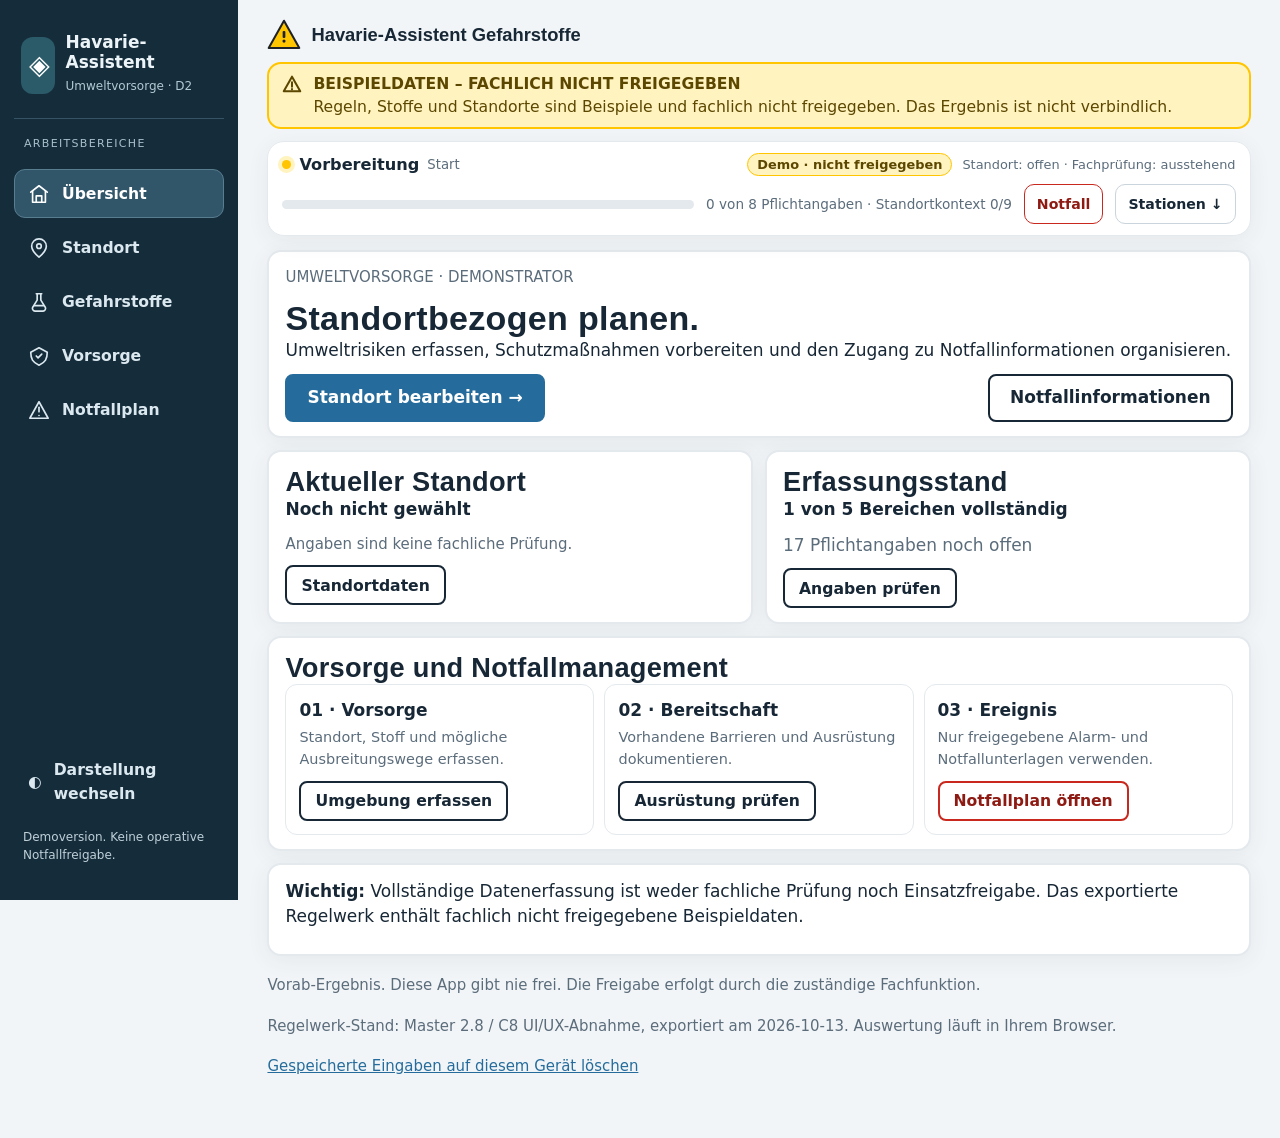
==== commit 26b626e3: "Load draft audit capture and print controls" ====
--- a/assistent-v2/index.html
+++ b/assistent-v2/index.html
@@ -56,6 +56,8 @@
 <script src="assets/js/views-stoff.js"></script>
 <script src="assets/js/views-result.js"></script>
 <script src="assets/js/industrial.js"></script>
+<script src="assets/js/report-audit.js"></script>
+<script src="assets/js/report-controls.js"></script>
 <script src="assets/js/boot.js"></script>
 </body>
 </html>
--- a/assistent-v2/assets/css/industrial.css
+++ b/assistent-v2/assets/css/industrial.css
@@ -51,3 +51,14 @@
 @media(max-width:440px){.industrial-workspace{padding:0 10px 108px}.industrial-bottom-item{font-size:10px}.industrial-bottom-item svg{width:20px;height:20px}.dock__navigation{max-height:42vh;overflow-y:auto}.brand svg{width:25px;height:25px}}
 @media(prefers-reduced-motion:reduce){*,*:before,*:after{animation:none!important;transition:none!important}}
 @media print{.industrial-sidebar,.industrial-bottom-nav,.industrial-quick-emergency{display:none!important}.app{display:block}.industrial-workspace{padding:0}}
+
+/* Optional, unverified site references – compact and legible on mobile. */
+.p2-documentation{margin:16px 0;border:1px solid var(--line-soft);border-radius:12px;background:var(--paper);overflow:hidden}
+.p2-documentation>summary{min-height:52px;padding:13px 16px;cursor:pointer;display:flex;align-items:center;flex-wrap:wrap;gap:8px;font-weight:700;overflow-wrap:anywhere}
+.p2-documentation>summary small{font-size:.78rem;color:var(--ink-2);font-weight:500}
+.p2-documentation .p2-grid{display:grid;grid-template-columns:repeat(2,minmax(0,1fr));gap:10px 15px;padding:14px 16px}
+.p2-documentation .hint{padding:0 16px 14px}
+.p2-scenarios{padding:14px 16px}
+.p2-scenarios .chipbtn{min-width:0;max-width:100%}
+.p2-scenarios .chipbtn span{white-space:normal;overflow-wrap:anywhere;line-height:1.3}
+@media(max-width:640px){.p2-documentation .p2-grid{grid-template-columns:1fr}}
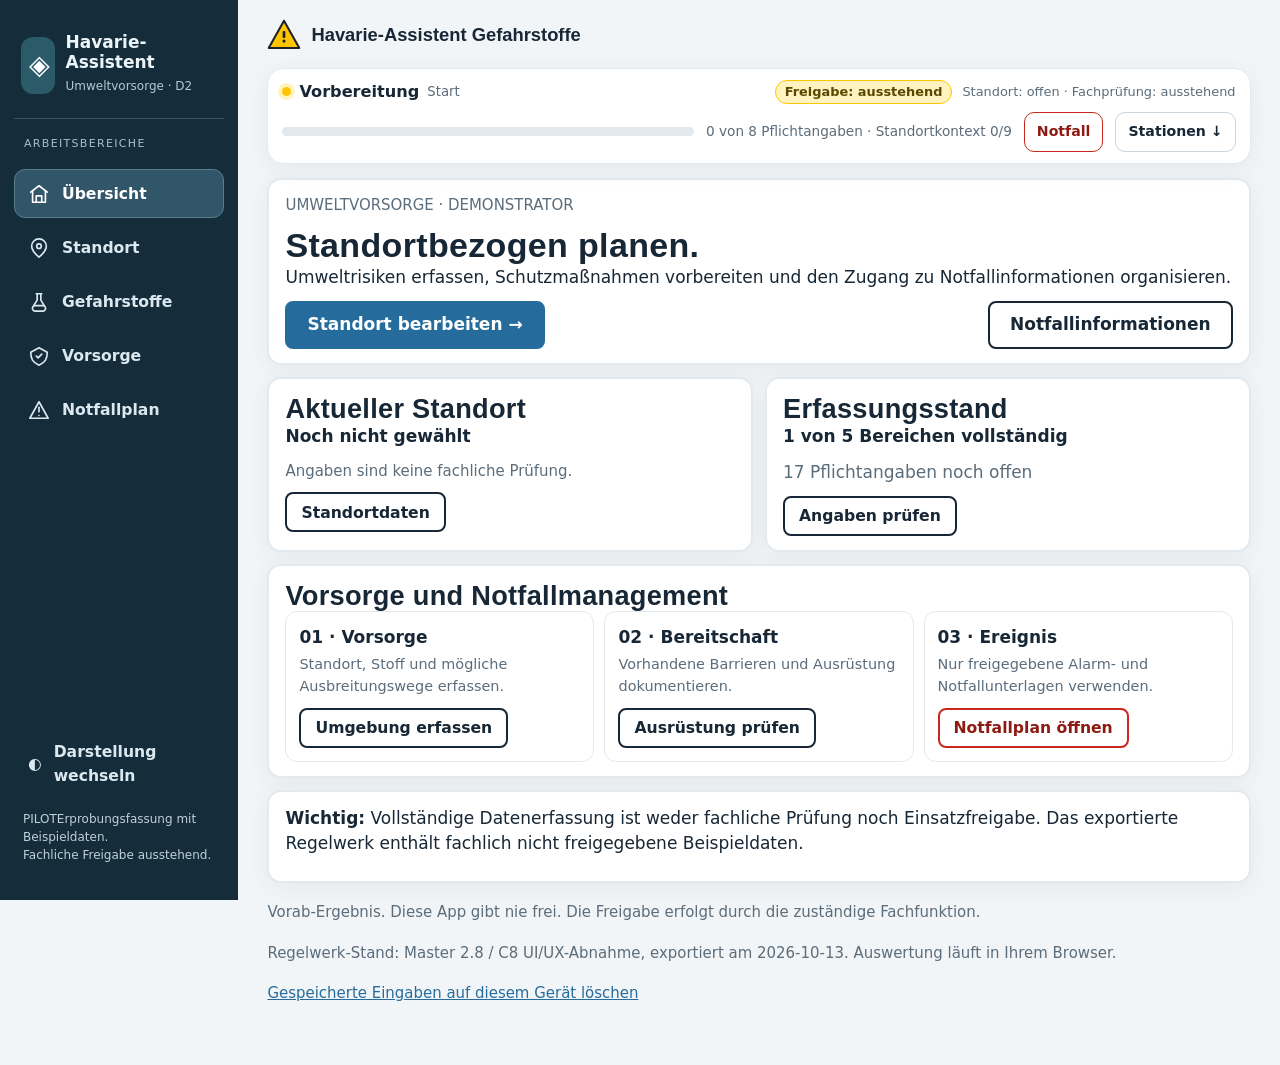
==== commit 6ed9afd6: "Show compact pilot designation in bottom-left sidebar" ====
--- a/assistent-v2/index.html
+++ b/assistent-v2/index.html
@@ -27,7 +27,7 @@
     </nav>
     <div class="industrial-side-bottom">
       <button type="button" class="industrial-theme" data-act="theme-toggle" aria-label="Darstellung zwischen Hell und Dunkel wechseln">◐ <span>Darstellung wechseln</span></button>
-      <div class="industrial-side-note">Demoversion. Keine operative Notfallfreigabe.</div>
+      <div class="industrial-side-note" role="status"><span class="industrial-pilot-badge">PILOT</span><span>Erprobungsfassung mit Beispieldaten.<br>Fachliche Freigabe ausstehend.</span></div>
     </div>
   </aside>
   <div class="industrial-workspace">
--- a/assistent-v2/assets/css/industrial.css
+++ b/assistent-v2/assets/css/industrial.css
@@ -62,3 +62,17 @@
 .p2-scenarios .chipbtn{min-width:0;max-width:100%}
 .p2-scenarios .chipbtn span{white-space:normal;overflow-wrap:anywhere;line-height:1.3}
 @media(max-width:640px){.p2-documentation .p2-grid{grid-template-columns:1fr}}
+
+
+/* Embedded auto-height frames scroll in the hosting page, not inside the frame.
+   A fixed bottom bar would be placed at the bottom of the (possibly huge) iframe
+   viewport and can become unreachable. Bring navigation into document flow. */
+@media(max-width:900px) {
+  .embed .app {display:flex;flex-direction:column}
+  .embed .industrial-workspace {order:2;width:100%;padding-bottom:20px}
+  .embed .industrial-bottom-nav {
+    order:1;position:relative;inset:auto;bottom:auto;top:auto;
+    width:100%;box-shadow:none;border-top:0;border-bottom:1px solid var(--line);
+    padding:6px max(6px,env(safe-area-inset-right)) 7px max(6px,env(safe-area-inset-left));
+  }
+}
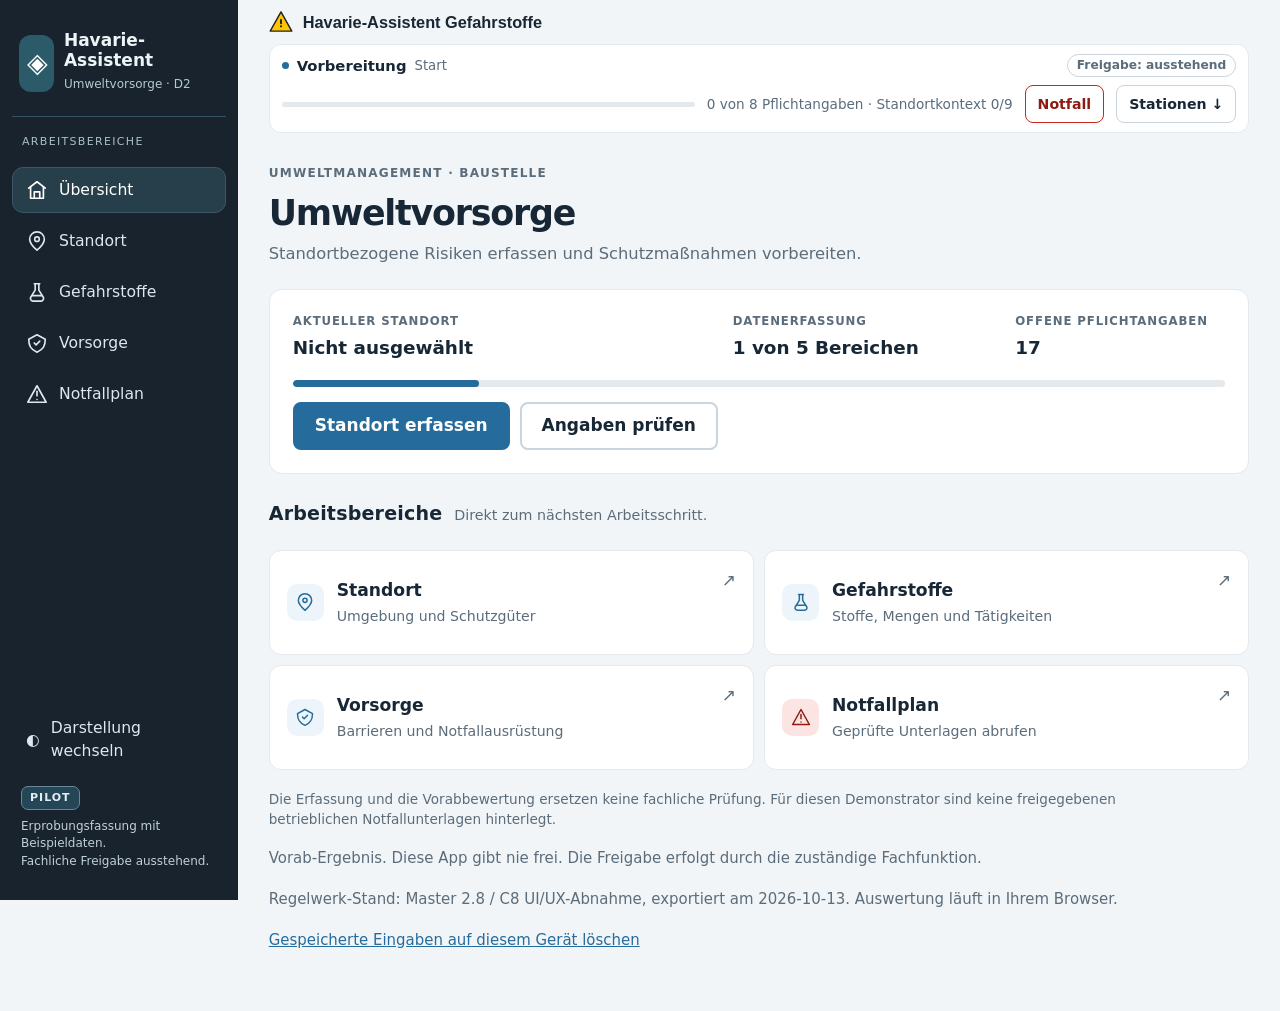
==== commit 901cea77: "Version premium styles and UI script to bypass cached older design" ====
--- a/assistent-v2/index.html
+++ b/assistent-v2/index.html
@@ -10,7 +10,7 @@
 <meta http-equiv="Content-Security-Policy" content="default-src 'none'; script-src 'self' file:; style-src 'self' file: 'unsafe-inline'; img-src 'self' file: data:; connect-src 'self' file:; base-uri 'none'; form-action 'none'">
 <link rel="icon" href="data:image/svg+xml,%3Csvg xmlns='http://www.w3.org/2000/svg' viewBox='0 0 100 100'%3E%3Cpath d='M50 8L95 88H5Z' fill='%23FFC500' stroke='%231B1F23' stroke-width='6' stroke-linejoin='round'/%3E%3Crect x='46' y='38' width='8' height='21' rx='3' fill='%231B1F23'/%3E%3Ccircle cx='50' cy='68' r='4.6' fill='%231B1F23'/%3E%3C/svg%3E">
 <link rel="stylesheet" href="assets/css/app.css">
-<link rel="stylesheet" href="assets/css/industrial.css">
+<link rel="stylesheet" href="assets/css/industrial.css?v=premium-20261014">
 <link rel="stylesheet" href="assets/css/report.css">
 </head>
 <body>
@@ -55,7 +55,7 @@
 <script src="assets/js/views-main.js"></script>
 <script src="assets/js/views-stoff.js"></script>
 <script src="assets/js/views-result.js"></script>
-<script src="assets/js/industrial.js"></script>
+<script src="assets/js/industrial.js?v=premium-20261014"></script>
 <script src="assets/js/report-audit.js"></script>
 <script src="assets/js/report-controls.js"></script>
 <script src="assets/js/boot.js"></script>
--- a/assistent-v2/assets/css/industrial.css
+++ b/assistent-v2/assets/css/industrial.css
@@ -76,3 +76,64 @@
     padding:6px max(6px,env(safe-area-inset-right)) 7px max(6px,env(safe-area-inset-left));
   }
 }
+
+/* Low-key pilot label in the sidebar; no prominent warning tile. */
+.industrial-side-note{display:flex;align-items:flex-start;flex-wrap:wrap;gap:8px;line-height:1.45}
+.industrial-pilot-badge{display:inline-flex;align-items:center;padding:3px 8px;border:1px solid #668899;border-radius:7px;letter-spacing:.09em;font-size:11px;font-weight:800;color:#e3eff4;background:#244656}
+.status-dock .dock__safety{color:var(--ink-2);background:var(--paper);border-color:var(--line);font-weight:650}
+
+/* Premium Industrial system: reduced contrast between nested surfaces. */
+:root[data-theme="dark"] {--concrete:#111820;--paper:#21313d;--ink:#f1f5f7;--ink-2:#b4c4ce;--line:#40515d;--line-soft:#344550;--info:#87b6d2;--info-bg:#2b4251;--info-ink:#c9e7f5;--font-body:Inter,"Segoe UI",system-ui,sans-serif;--font-head:Inter,"Segoe UI",system-ui,sans-serif;--radius:12px;--focus:#b2daf2;color-scheme:dark}
+:root[data-theme="dark"] .industrial-sidebar{background:#18232d}
+html:not([data-theme="light"]) .industrial-sidebar{background:#18232d}
+:root[data-theme="dark"] body{background:var(--concrete)}
+:root[data-theme="dark"] .card,:root[data-theme="dark"] .tafel,:root[data-theme="dark"] .status-dock{box-shadow:none}
+.industrial-sidebar{padding:22px 12px 18px}
+.industrial-nav-item,.industrial-theme{font-weight:540;min-height:46px;gap:11px}
+.industrial-nav-item[aria-current=page]{background:#273e4b;border-color:#3b5666}
+.industrial-nav-item:hover{background:#263945}
+.industrial-side-note{font-weight:400}
+.industrial-workspace{padding-left:clamp(12px,2.4vw,32px);padding-right:clamp(12px,2.4vw,32px)}
+#chrome .top{padding:10px 0 6px}
+#chrome .brand{font-size:.96rem;font-weight:590}
+#chrome .brand svg{width:24px;height:24px}
+.status-dock{margin:4px 0 18px;padding:9px 12px;border-radius:12px;box-shadow:none}
+.status-dock.is-compact{padding:5px 10px;border-radius:10px;box-shadow:0 4px 12px #0001}
+.status-dock .dock__dot{width:7px;height:7px;flex-basis:7px;box-shadow:none;background:var(--info)}
+.status-dock .dock__identity strong{font-weight:630;font-size:.87rem}
+.status-dock .dock__safety{font-size:.72rem}
+.status-dock .dock__progress{height:5px}
+.status-dock .dock__toggle{border-radius:8px;font-weight:570;min-height:38px}
+.tafel,.card{box-shadow:none;border-width:1px}
+.tafel__head h2,.card h2{font-size:1.2rem;letter-spacing:-.02em}
+button.btn{font-weight:590}
+.premium-overview{max-width:1070px;margin:0 auto}
+.premium-page-head{padding:13px 0 22px}
+.premium-eyebrow{font-size:.71rem;font-weight:670;letter-spacing:.1em;color:var(--ink-2);margin-bottom:11px}
+.premium-page-head h1{font:660 clamp(1.7rem,3vw,2.05rem)/1.2 var(--font-body);letter-spacing:-.034em;margin-bottom:7px}
+.premium-page-head>p:last-child{color:var(--ink-2);font-size:.96rem;margin-bottom:0}
+.premium-context{background:var(--paper);border:1px solid var(--line-soft);border-radius:13px;padding:clamp(16px,2vw,23px)}
+.premium-context__grid{display:grid;grid-template-columns:1.6fr 1fr .8fr;gap:20px;margin-bottom:19px}
+.premium-context__grid>div{display:grid;align-content:start;gap:6px}
+.premium-meta-label{font-size:.69rem;letter-spacing:.075em;color:var(--ink-2);font-weight:660}
+.premium-context__grid strong{font-size:1.08rem;font-weight:610;line-height:1.35;overflow-wrap:anywhere}
+.premium-progress{height:7px;background:var(--line-soft);overflow:hidden;border-radius:20px;margin-bottom:15px}
+.premium-progress span{display:block;height:100%;background:var(--info);border-radius:inherit}
+.premium-context__actions{display:flex;align-items:center;gap:10px;flex-wrap:wrap}
+.premium-section-heading{margin:27px 0 13px;display:flex;align-items:baseline;gap:12px;flex-wrap:wrap}
+.premium-section-heading h2{font:620 1.12rem/1.35 var(--font-body)}
+.premium-section-heading p{color:var(--ink-2);font-size:.84rem}
+.premium-area-grid{display:grid;grid-template-columns:repeat(2,minmax(0,1fr));gap:10px}
+.premium-area{display:flex;align-items:center;gap:13px;min-height:105px;border:1px solid var(--line-soft);border-radius:12px;background:var(--paper);padding:17px;text-align:left;cursor:pointer;transition:border-color .15s ease,background .15s ease}
+.premium-area:hover{border-color:var(--line);background:var(--info-bg)}
+.premium-area__icon{width:37px;height:37px;flex:0 0 37px;display:grid;place-items:center;background:var(--info-bg);border-radius:10px;color:var(--info)}
+.premium-area__icon svg{width:20px;height:20px}
+.premium-area__copy{display:grid;gap:3px;flex:1}
+.premium-area__copy strong{font-size:1.01rem;font-weight:650}
+.premium-area__copy small{color:var(--ink-2);font-size:.83rem;line-height:1.35}
+.premium-area__arrow{align-self:flex-start;color:var(--ink-2);font-size:1rem}
+.premium-area--emergency .premium-area__icon{color:var(--stop-ink);background:var(--stop-bg)}
+.premium-safety-note{font-size:.8rem;color:var(--ink-2);margin:19px 0 7px;max-width:850px;line-height:1.5}
+@media(max-width:740px){.premium-context__grid{grid-template-columns:1fr 1fr;gap:13px}.premium-context__grid>div:first-child{grid-column:1/-1}.premium-area-grid{grid-template-columns:1fr}.premium-area{min-height:85px}.premium-section-heading{margin-top:22px}}
+@media(max-width:440px){.premium-context__grid{grid-template-columns:1fr}.premium-context__grid>div:first-child{grid-column:auto}.premium-page-head{padding:10px 0 18px}.premium-area{padding:13px}.premium-context__actions .btn{width:100%;justify-content:center}}
+@media(prefers-reduced-motion:reduce){.premium-area{transition:none}}
